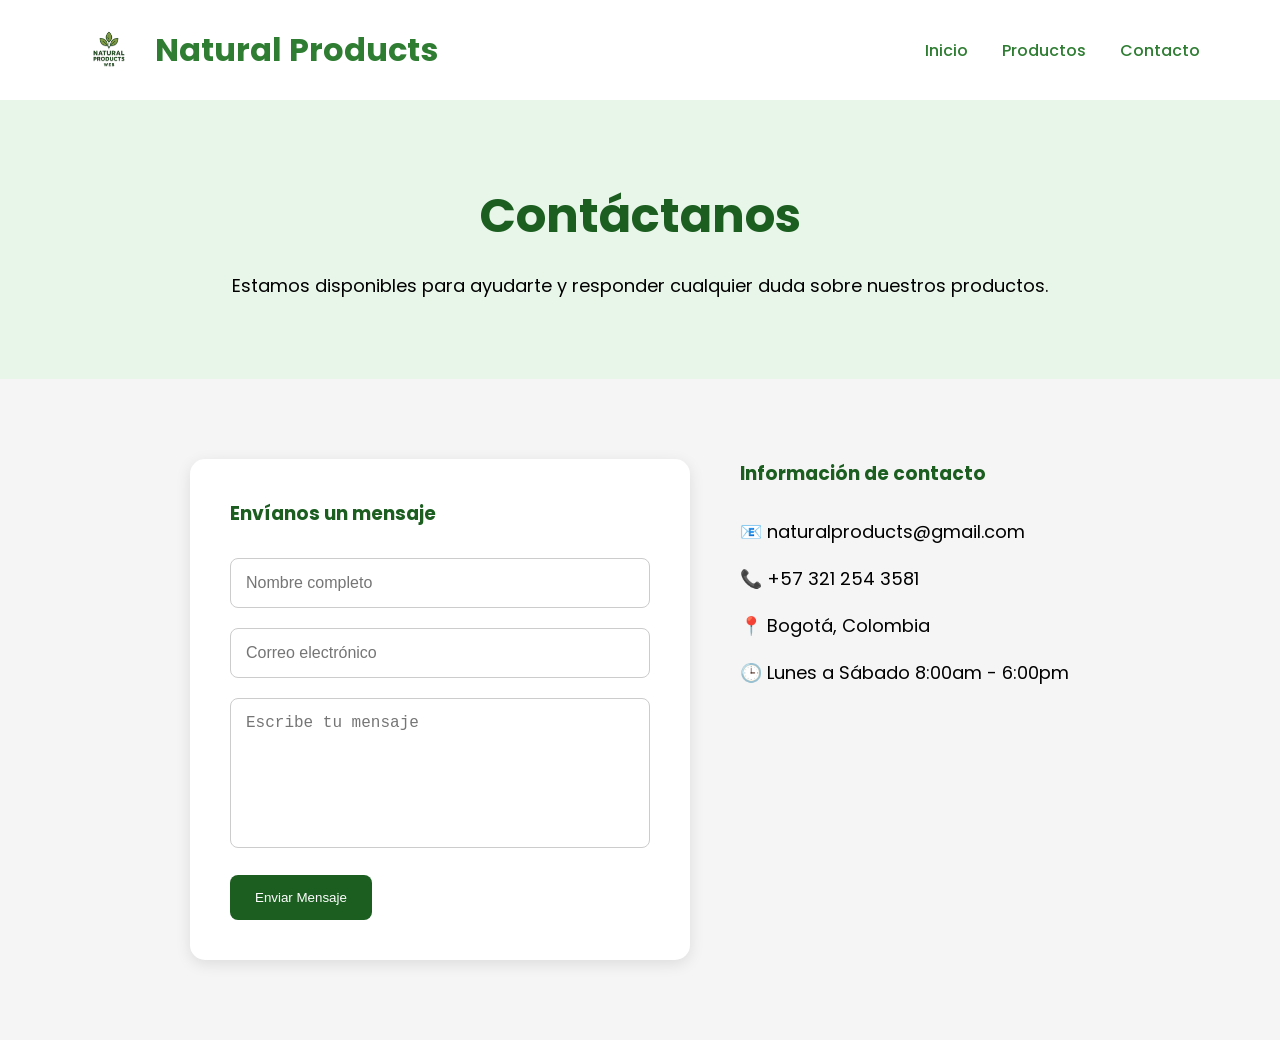
==== contacto.html @ 0ea56ced "correcciones pertinentes" ====
<!DOCTYPE html>
<html lang="es">

<head>

    <meta charset="UTF-8">

    <meta name="viewport" content="width=device-width, initial-scale=1.0">

    <title>Contacto | Natural Products</title>

    <link rel="stylesheet" href="css/estilos.css">

    <!-- GOOGLE FONTS -->

    <link rel="preconnect" href="https://fonts.googleapis.com">

    <link rel="preconnect" href="https://fonts.gstatic.com" crossorigin>

    <link href="https://fonts.googleapis.com/css2?family=Poppins:wght@300;400;500;600;700&display=swap" rel="stylesheet">

</head>

<body>

    <!-- HEADER -->

    <header class="header">

        <div class="logo">
            <img src="img/productos.png" alt="Logo Natural Products">
            <h1>Natural Products</h1>

        </div>

        <nav class="menu">

            <a href="index.html">Inicio</a>

            <a href="productos.html">Productos</a>

            <a href="contacto.html">Contacto</a>

        </nav>

    </header>

    <!-- BANNER -->

    <section class="banner-contacto">

        <h2>Contáctanos</h2>

        <p>
            Estamos disponibles para ayudarte y responder
            cualquier duda sobre nuestros productos.
        </p>

    </section>

    <!-- CONTACTO -->

    <section class="contacto">

        <!-- FORMULARIO -->

        <div class="formulario-contacto">

            <h3>Envíanos un mensaje</h3>

            <form>

                <input type="text" placeholder="Nombre completo">

                <input type="email" placeholder="Correo electrónico">

                <textarea placeholder="Escribe tu mensaje"></textarea>

                <button type="submit">
                    Enviar Mensaje
                </button>

            </form>

        </div>

        <!-- INFORMACIÓN -->

        <div class="info-contacto">

            <h3>Información de contacto</h3>

            <p>📧 naturalproducts@gmail.com</p>

            <p>📞 +57 321 254 3581</p>

            <p>📍 Bogotá, Colombia</p>

            <p>🕒 Lunes a Sábado 8:00am - 6:00pm</p>

        </div>

    </section>

</body>

</html>
---- css/estilos.css ----
/* RESET */

*{
    margin: 0;
    padding: 0;
    box-sizing: border-box;
}

/* BODY */

body{
    font-family: 'Poppins', sans-serif;
    background-color: #f5f5f5;
}

/* HEADER */

.header{
    display: flex;
    justify-content: space-between;
    align-items: center;

    padding: 20px 80px;

    background-color: white;
}

/* LOGO */

.logo{

    display: flex;

    align-items: center;

    gap: 15px;
}

.logo img{

    width: 60px;

    height: 60px;

    object-fit: contain;
}

.logo h1{

    color: #2e7d32;

    font-size: 32px;

    font-weight: 700;
}


/* MENU */

.menu a{
    text-decoration: none;

    color: #2e7d32;

    margin-left: 30px;

    font-weight: 500;

    transition: 0.3s;
}

/* HOVER */

.menu a:hover{
    color: #1b5e20;
}

/* HERO */

.hero{
    display: flex;

    justify-content: space-between;

    align-items: center;

    padding: 80px;
}

/* TEXTO */

.hero-texto{
    width: 50%;
}

.hero-texto h2{
    font-size: 52px;

    color: #1b5e20;

    margin-bottom: 20px;
}

.hero-texto p{
    font-size: 18px;

    line-height: 1.6;

    margin-bottom: 30px;
}

/* BOTON */

.btn{
    display: inline-block;

    background-color: #1b5e20;

    color: white;

    padding: 15px 30px;

    text-decoration: none;

    border-radius: 5px;

    transition: 0.3s;
}

.btn:hover{
    background-color: #2e7d32;
}

/* IMAGEN */

.hero-imagen{
    width: 30%;
}

.hero-imagen img{
    width: 100%;
}
/* ========================= */
/* BANNER PRODUCTOS */
/* ========================= */

.banner-productos{

    text-align: center;

    padding: 80px 20px;

    background-color: #e8f5e9;
}

.banner-productos h2{

    font-size: 48px;

    color: #1b5e20;

    margin-bottom: 20px;
}

.banner-productos p{

    font-size: 18px;
}

/* ========================= */
/* PRODUCTOS */
/* ========================= */

.productos{

    padding: 80px 20px;

    background-color: #f5f5f5;
}

/* CONTENEDOR */

.contenedor-productos{

    display: flex;

    justify-content: center;

    gap: 30px;

    flex-wrap: wrap;
}

/* CARD */

.producto-card{

    width: 320px;

    background-color: white;

    border-radius: 15px;

    padding: 25px;

    text-align: center;

    box-shadow: 0 4px 15px rgba(0,0,0,0.1);

    transition: 0.3s;
}

/* HOVER */

.producto-card:hover{

    transform: translateY(-10px);
}

/* IMAGEN */

.producto-card img{

    width: 100%;

    height: 220px;

    object-fit: cover;

    border-radius: 10px;

    margin-bottom: 20px;
}

/* TITULO */

.producto-card h3{

    font-size: 24px;

    color: #1b5e20;

    margin-bottom: 15px;
}

/* TEXTO */

.producto-card p{

    font-size: 16px;

    line-height: 1.6;

    margin-bottom: 20px;
}

/* PRECIO */

.precio{

    display: block;

    font-size: 24px;

    font-weight: bold;

    color: #2e7d32;

    margin-bottom: 20px;
}

/* BOTON */

.btn-producto{

    display: inline-block;

    background-color: #1b5e20;

    color: white;

    padding: 12px 25px;

    border-radius: 8px;

    text-decoration: none;

    transition: 0.3s;
}

/* HOVER BOTON */

.btn-producto:hover{

    background-color: #2e7d32;
}
/* ========================= */
/* BANNER CONTACTO */
/* ========================= */

.banner-contacto{

    text-align: center;

    padding: 80px 20px;

    background-color: #e8f5e9;
}

.banner-contacto h2{

    font-size: 48px;

    color: #1b5e20;

    margin-bottom: 20px;
}

.banner-contacto p{

    font-size: 18px;
}

/* ========================= */
/* CONTACTO */
/* ========================= */

.contacto{

    display: flex;

    justify-content: center;

    gap: 50px;

    flex-wrap: wrap;

    padding: 80px 20px;
}

/* FORMULARIO */

.formulario-contacto{

    width: 500px;

    background-color: white;

    padding: 40px;

    border-radius: 15px;

    box-shadow: 0 4px 15px rgba(0,0,0,0.1);
}

.formulario-contacto h3{

    margin-bottom: 30px;

    color: #1b5e20;
}

/* INPUTS */

.formulario-contacto input,
.formulario-contacto textarea{

    width: 100%;

    padding: 15px;

    margin-bottom: 20px;

    border: 1px solid #ccc;

    border-radius: 8px;

    font-size: 16px;
}

/* TEXTAREA */

.formulario-contacto textarea{

    height: 150px;

    resize: none;
}

/* BOTON */

.formulario-contacto button{

    background-color: #1b5e20;

    color: white;

    padding: 15px 25px;

    border: none;

    border-radius: 8px;

    cursor: pointer;

    transition: 0.3s;
}

.formulario-contacto button:hover{

    background-color: #2e7d32;
}

/* INFO */

.info-contacto{

    width: 350px;
}

.info-contacto h3{

    color: #1b5e20;

    margin-bottom: 30px;
}

.info-contacto p{

    margin-bottom: 20px;

    font-size: 18px;
}
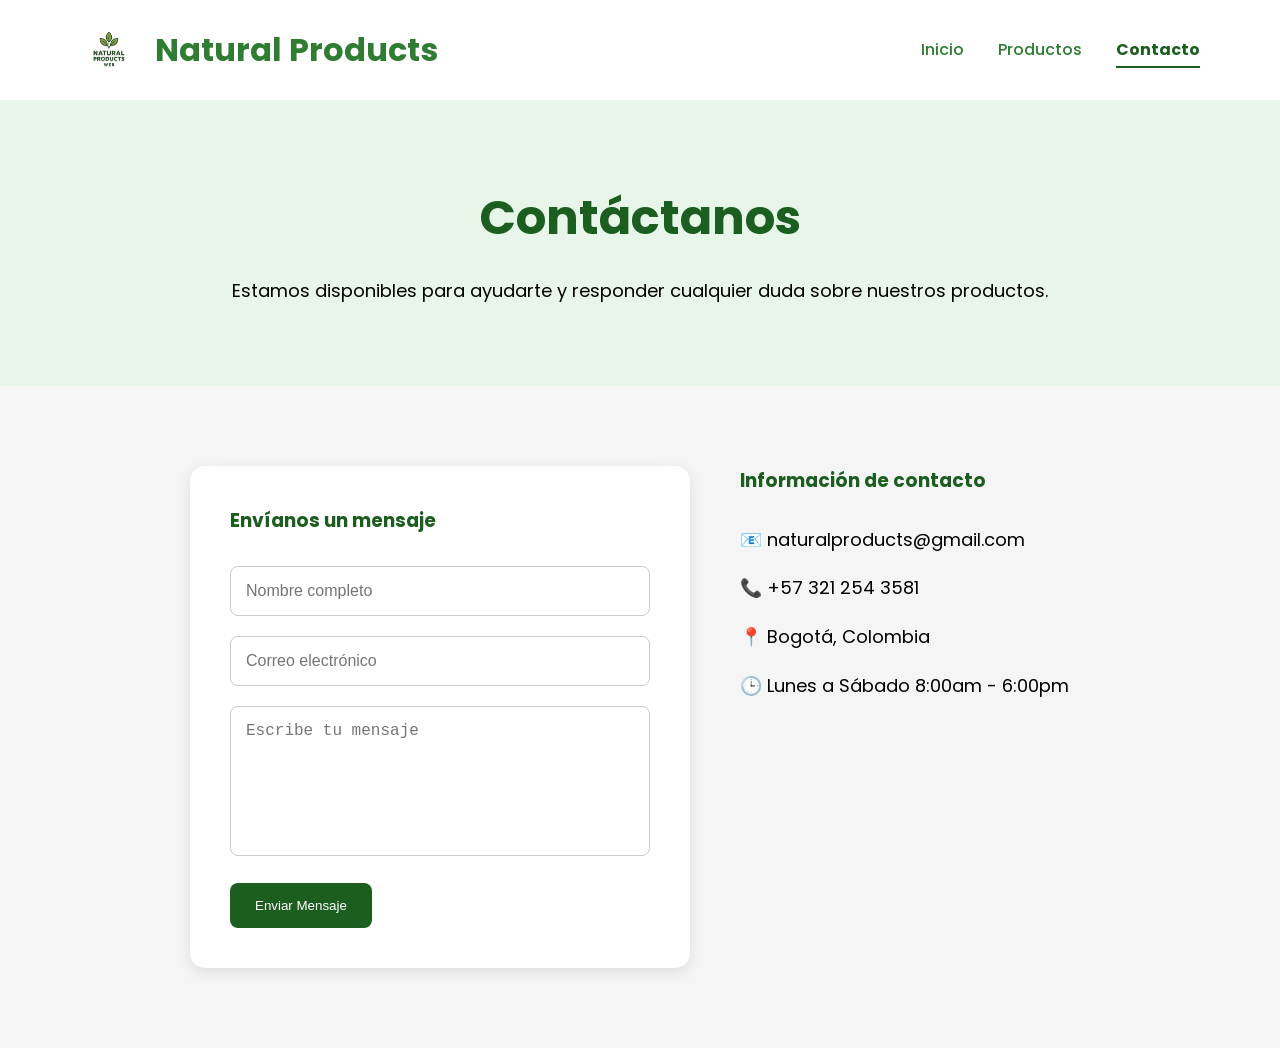
==== commit 402123e4: "menu activo agregado muestra en la pagina que estas" ====
--- a/contacto.html
+++ b/contacto.html
@@ -39,7 +39,7 @@
 
             <a href="productos.html">Productos</a>
 
-            <a href="contacto.html">Contacto</a>
+            <a href="contacto.html" class="activo">Contacto</a>
 
         </nav>
 
--- a/css/estilos.css
+++ b/css/estilos.css
@@ -10,6 +10,7 @@
 
 body{
     font-family: 'Poppins', sans-serif;
+    line-height: 1.6;
     background-color: #f5f5f5;
 }
 
@@ -129,6 +130,7 @@
 
 .btn:hover{
     background-color: #2e7d32;
+    transform: scale(1.05);
 }
 
 /* IMAGEN */
@@ -430,4 +432,148 @@
     margin-bottom: 20px;
 
     font-size: 18px;
+}
+/* ========================= */
+/* RESPONSIVE */
+/* ========================= */
+img{
+    max-width: 100%;
+    height: auto;
+}
+@media (max-width: 768px){
+
+    body{
+        overflow-x: hidden;
+    }
+
+    /* HEADER */
+
+    .header{
+        flex-direction: column;
+        padding: 15px;
+        text-align: center;
+    }
+
+    .menu{
+        flex-direction: column;
+        gap: 5px;
+    }
+
+    .menu a{
+        font-size: 16px;
+    }
+
+    /* HERO */
+
+    .hero{
+        flex-direction: column;
+        padding: 30px 15px;
+    }
+
+    .hero-texto{
+        width: 100%;
+        text-align: center;
+    }
+
+    .hero-texto h2{
+        font-size: 26px;
+    }
+
+    .hero-texto p{
+        font-size: 14px;
+    }
+
+    .hero-imagen{
+        width: 100%;
+    }
+
+    /* TITULOS */
+
+    .banner-contacto h2,
+    .banner-productos h2{
+        font-size: 26px;
+    }
+
+    .banner-contacto p,
+    .banner-productos p{
+        font-size: 14px;
+    }
+
+    /* CONTACTO */
+
+    .contacto{
+        flex-direction: column;
+        padding: 30px 15px;
+        gap: 30px;
+    }
+
+    .formulario-contacto{
+    max-width: 500px;
+    width: 100%;
+    }
+
+    .formulario-contacto{
+        padding: 20px;
+    }
+
+    /* INPUTS */
+
+    .formulario-contacto input,
+    .formulario-contacto textarea{
+
+        font-size: 14px;
+        padding: 12px;
+    }
+
+    /* BOTON */
+
+    .formulario-contacto button{
+        width: 100%;
+    }
+
+    /* PRODUCTOS */
+
+    .producto-card{
+        width: 90%;
+        transition: 0.3s;
+    }
+    .producto-card:hover{
+
+    transform: translateY(-10px);
+
+    box-shadow: 0 10px 25px rgba(0,0,0,0.15);
+    }
+
+    /* CATEGORIAS */
+
+    .card{
+
+    width: 300px;
+
+    background-color: white;
+
+    padding: 30px;
+
+    border-radius: 15px;
+
+    box-shadow: 0 4px 10px rgba(0,0,0,0.1);
+
+    transition: 0.3s;
+    }
+    .card:hover{
+
+    transform: translateY(-10px);
+
+    box-shadow: 0 10px 25px rgba(0,0,0,0.15);
+    }
+
+}
+
+/* MENÚ ACTIVO */
+
+.menu a.activo{
+    color: #1b5e20;
+    font-weight: bold;
+    border-bottom: 2px solid #1b5e20;
+    padding-bottom: 5px;
 }
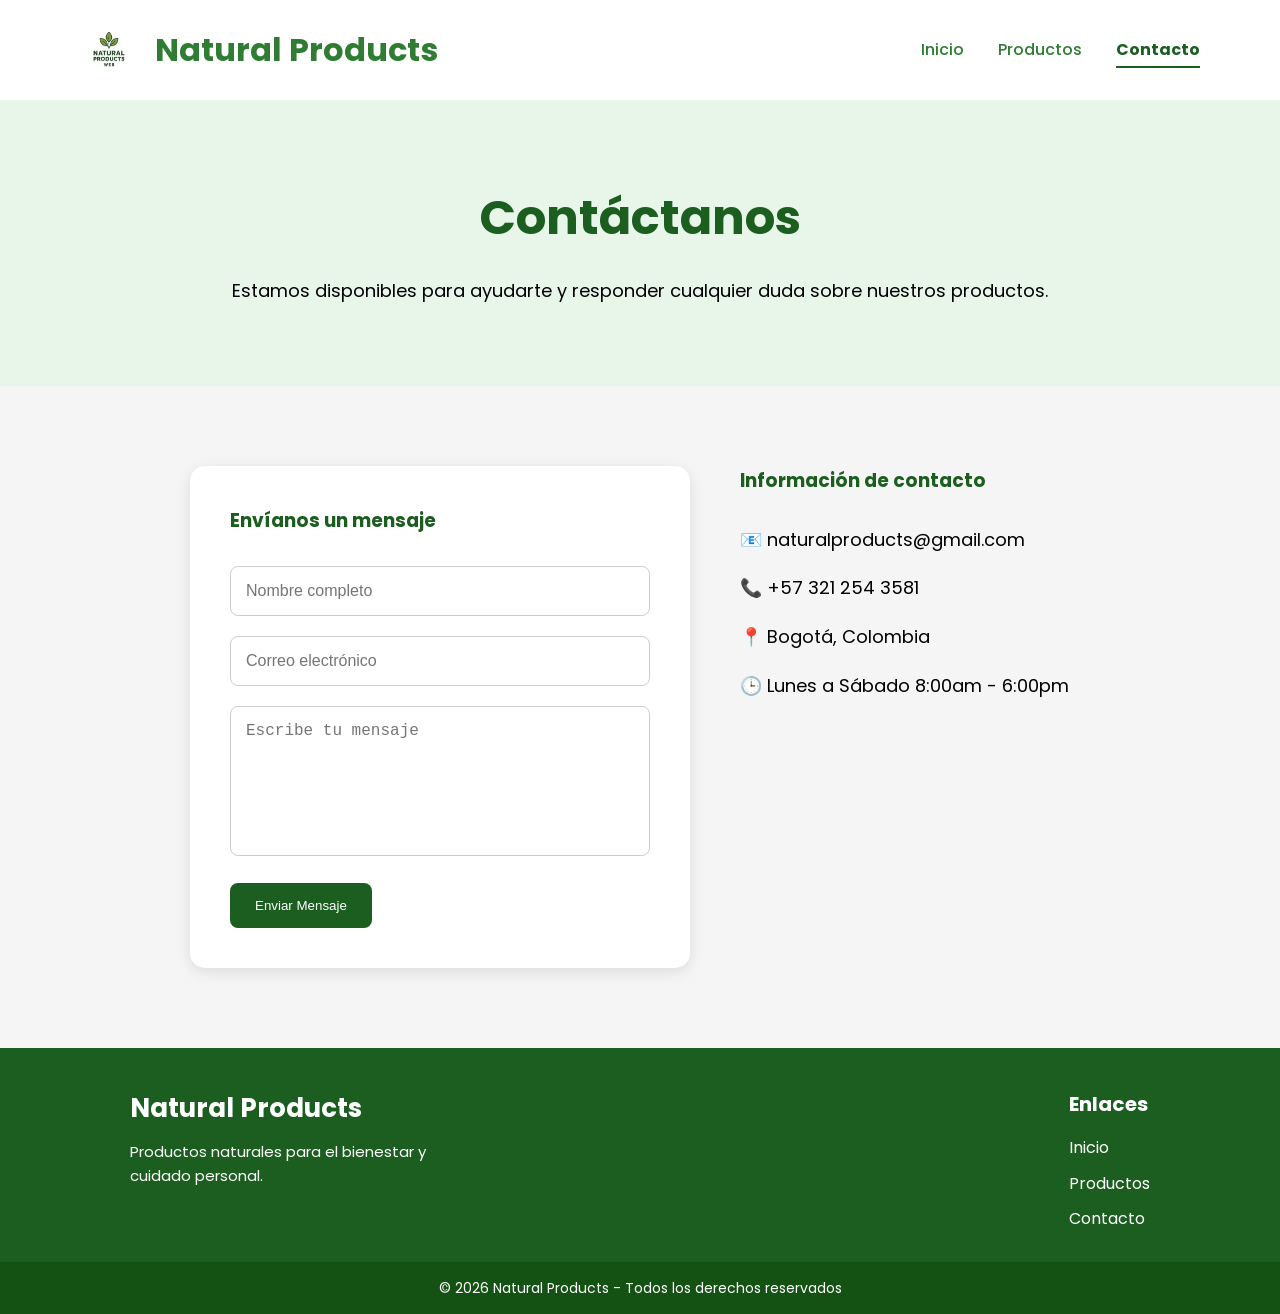
==== commit cf4c0667: "se modifica el reponsive para mejorar la visualización y se agrega mejora al escritorio" ====
--- a/contacto.html
+++ b/contacto.html
@@ -103,5 +103,30 @@
     </section>
 
 </body>
+<!-- FOOTER -->
+
+<footer class="footer">
+
+    <div class="footer-contenido">
+
+        <div class="footer-logo">
+            <h3>Natural Products</h3>
+            <p>Productos naturales para el bienestar y cuidado personal.</p>
+        </div>
+
+        <div class="footer-links">
+            <h4>Enlaces</h4>
+            <a href="index.html">Inicio</a>
+            <a href="productos.html">Productos</a>
+            <a href="contacto.html">Contacto</a>
+        </div>
+
+    </div>
+
+    <div class="footer-copy">
+        <p>© 2026 Natural Products - Todos los derechos reservados</p>
+    </div>
+
+</footer>
 
 </html>
--- a/css/estilos.css
+++ b/css/estilos.css
@@ -434,6 +434,62 @@
     font-size: 18px;
 }
 /* ========================= */
+/* CATEGORÍAS - ESCRITORIO */
+/* ========================= */
+
+.categorias{
+    padding: 80px 40px;
+    background-color: #f5f5f5;
+    text-align: center;
+}
+
+.titulo-seccion{
+    font-size: 36px;
+    color: #1b5e20;
+    margin-bottom: 40px;
+}
+
+.contenedor-categorias{
+    display: flex;
+    justify-content: center;
+    align-items: stretch;
+    gap: 30px;
+    flex-wrap: wrap;
+}
+
+.card{
+    width: 300px;
+    background-color: white;
+    padding: 30px;
+    border-radius: 15px;
+    text-align: center;
+    box-shadow: 0 4px 10px rgba(0,0,0,0.1);
+    transition: 0.3s;
+}
+
+.card img{
+    width: 120px;
+    height: 120px;
+    object-fit: contain;
+    margin-bottom: 20px;
+}
+
+.card h3{
+    font-size: 22px;
+    color: #1b5e20;
+    margin-bottom: 10px;
+}
+
+.card p{
+    font-size: 15px;
+    line-height: 1.6;
+}
+
+.card:hover{
+    transform: translateY(-10px);
+    box-shadow: 0 10px 25px rgba(0,0,0,0.15);
+}
+/* ========================= */
 /* RESPONSIVE */
 /* ========================= */
 img{
@@ -546,9 +602,25 @@
 
     /* CATEGORIAS */
 
+    .categorias{
+        padding: 50px 20px;
+    }
+
+    .contenedor-categorias{
+        display: flex;
+        flex-direction: column;
+        align-items: center;
+        gap: 25px;
+    }
+
+    .titulo-seccion{
+        font-size: 28px;
+        margin-bottom: 30px;
+    }
+
     .card{
-
-    width: 300px;
+    width: 100%;
+    max-width: 320px;
 
     background-color: white;
 
@@ -565,6 +637,22 @@
     transform: translateY(-10px);
 
     box-shadow: 0 10px 25px rgba(0,0,0,0.15);
+    }
+    
+    /* FOOTER */
+    .footer-contenido{
+        flex-direction: column;
+        text-align: center;
+        align-items: center;
+        padding: 0 20px 30px;
+    }
+
+    .footer-logo p{
+        max-width: 320px;
+    }
+
+    .footer-links{
+        align-items: center;
     }
 
 }
@@ -576,4 +664,62 @@
     font-weight: bold;
     border-bottom: 2px solid #1b5e20;
     padding-bottom: 5px;
+}
+/* ========================= */
+/* FOOTER LIMPIO */
+/* ========================= */
+
+.footer{
+    background-color: #1b5e20;
+    color: white;
+    padding-top: 40px;
+}
+
+.footer-contenido{
+    display: flex;
+    justify-content: space-between;
+    align-items: flex-start;
+    gap: 30px;
+    max-width: 1100px;
+    margin: auto;
+    padding: 0 40px 30px;
+}
+
+.footer-logo h3{
+    font-size: 26px;
+    margin-bottom: 10px;
+}
+
+.footer-logo p{
+    max-width: 350px;
+    font-size: 15px;
+    line-height: 1.6;
+}
+
+.footer-links{
+    display: flex;
+    flex-direction: column;
+    gap: 10px;
+}
+
+.footer-links h4{
+    font-size: 20px;
+    margin-bottom: 5px;
+}
+
+.footer-links a{
+    color: white;
+    text-decoration: none;
+    transition: 0.3s;
+}
+
+.footer-links a:hover{
+    color: #c8e6c9;
+}
+
+.footer-copy{
+    text-align: center;
+    background-color: #145214;
+    padding: 15px;
+    font-size: 14px;
 }
